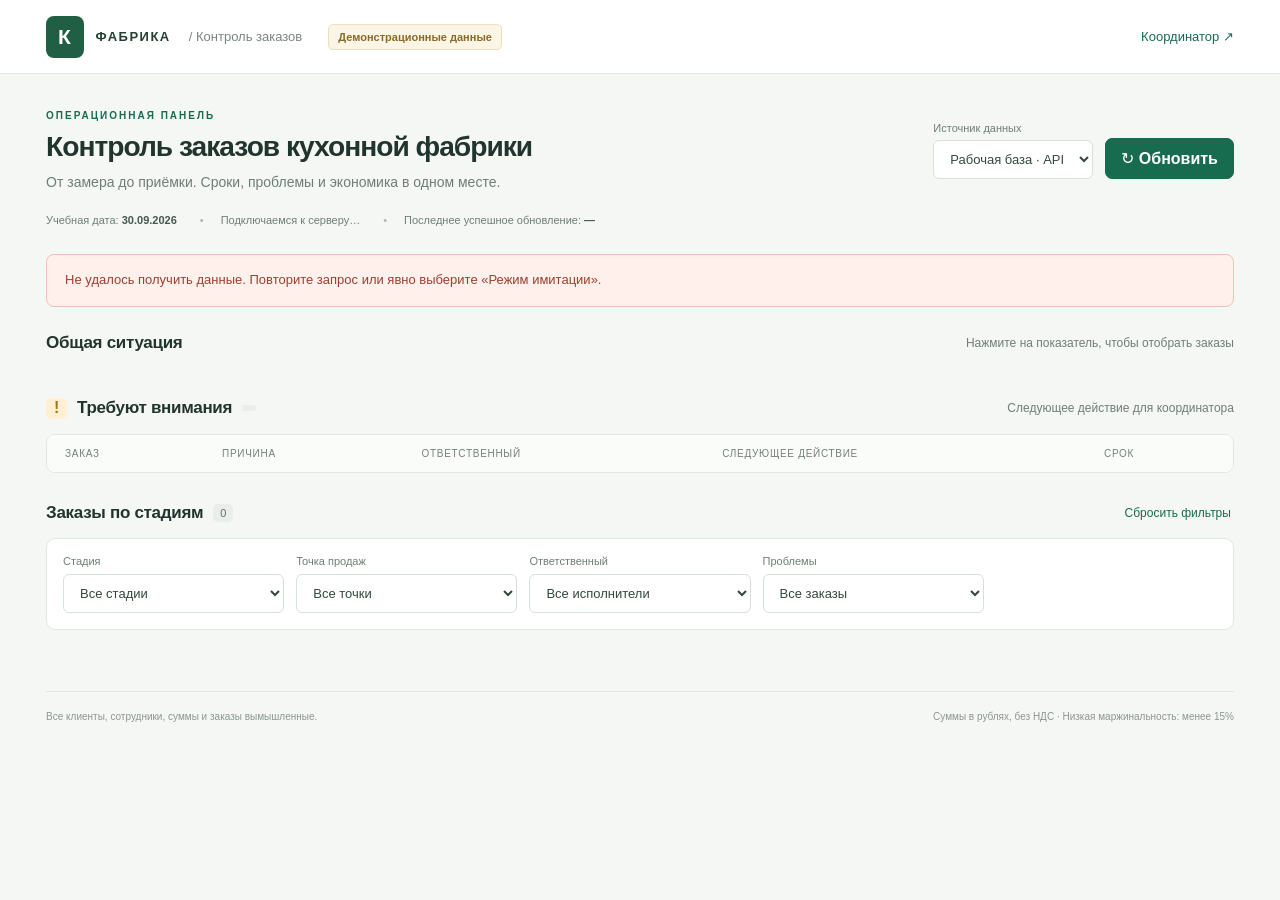
==== static/index.html @ db0e7c2e "Build kitchen order control demo with Telegram webhook and verified deployment" ====
<!doctype html>
<html lang="ru"><head><meta charset="utf-8"><meta name="viewport" content="width=device-width,initial-scale=1"><title>Контроль заказов кухонной фабрики</title><link rel="stylesheet" href="/static/styles.css"><script src="/static/app.js" defer></script></head>
<body>
<header class="topbar"><a class="brand" href="/" aria-label="Главная"><span class="brand-icon">К</span> ФАБРИКА <span class="brand-sub">/ Контроль заказов</span></a><span class="demo-tag">Демонстрационные данные</span><a class="admin-link" href="/admin">Координатор ↗</a></header>
<main>
<section class="page-heading"><div><p class="eyebrow">ОПЕРАЦИОННАЯ ПАНЕЛЬ</p><h1>Контроль заказов<br class="mobile-break"> кухонной фабрики</h1><p class="subtitle">От замера до приёмки. Сроки, проблемы и экономика в одном месте.</p></div><div class="heading-actions"><label class="mode-label">Источник данных<select id="mode"><option value="backend">Рабочая база · API</option><option value="simulation">Режим имитации</option></select></label><button id="refresh" class="primary">↻ Обновить</button></div></section>
<div class="meta-line"><span>Учебная дата: <strong id="demo-date">30.09.2026</strong></span><span id="data-source">Подключаемся к серверу…</span><span>Последнее успешное обновление: <strong id="last-updated">—</strong></span></div>
<div id="error" class="notice danger" role="alert" hidden></div>
<div id="simulation-notice" class="notice warning" hidden><div><strong>Режим имитации</strong><p>Локальные учебные изменения. Они не отправляются в Telegram и не сохраняются в рабочую базу.</p></div><button id="simulate">Смоделировать сообщение монтажника</button></div>
<section aria-labelledby="overview-title"><div class="section-title"><h2 id="overview-title">Общая ситуация</h2><span class="muted">Нажмите на показатель, чтобы отобрать заказы</span></div><div id="kpis" class="kpis"></div></section>
<section class="attention-section" aria-labelledby="attention-title"><div class="section-title"><div class="title-with-count"><span class="attention-mark">!</span><h2 id="attention-title">Требуют внимания</h2><span id="attention-count" class="count"></span></div><span class="muted">Следующее действие для координатора</span></div><div class="table-wrap"><table><thead><tr><th>Заказ</th><th>Причина</th><th>Ответственный</th><th>Следующее действие</th><th>Срок</th></tr></thead><tbody id="attention"></tbody></table></div></section>
<section aria-labelledby="board-title"><div class="section-title"><div class="title-with-count"><h2 id="board-title">Заказы по стадиям</h2><span id="order-count" class="count">0</span></div><button id="reset" class="text-button">Сбросить фильтры</button></div>
<div class="filters"><label>Стадия<select id="stage"><option value="">Все стадии</option></select></label><label>Точка продаж<select id="sales_point"><option value="">Все точки</option></select></label><label>Ответственный<select id="stage_executor"><option value="">Все исполнители</option></select></label><label>Проблемы<select id="problem"><option value="">Все заказы</option><option value="yes">С открытой проблемой</option><option value="no">Без открытых проблем</option></select></label><span id="active-filter" class="muted"></span></div>
<div id="board" class="board" aria-live="polite"></div><p id="empty" class="empty" hidden>Заказов по выбранным фильтрам нет.</p></section>
<footer><span>Все клиенты, сотрудники, суммы и заказы вымышленные.</span><span>Суммы в рублях, без НДС · Низкая маржинальность: менее <span id="threshold">15</span>%</span></footer>
</main>
<dialog id="details" aria-labelledby="detail-title"><div class="dialog-top"><span class="eyebrow">КАРТОЧКА ЗАКАЗА</span><button id="close-details" class="icon-button" aria-label="Закрыть карточку">×</button></div><div id="detail-content"></div></dialog>
</body></html>
---- static/styles.css ----
:root{font-family:Inter,"Segoe UI",Arial,sans-serif;color:#22342e;background:#f5f7f5;font-synthesis:none;--green:#176c50;--line:#dfe7e1;--muted:#6f7e76;--red:#b44537;--orange:#9b6b16}*{box-sizing:border-box}body{margin:0}button,input,select{font:inherit}button,a,select{touch-action:manipulation}button{cursor:pointer;background:white;border:1px solid #d6dfd8;border-radius:7px;padding:10px 15px;color:#31473c;font-weight:600}button:hover{background:#edf3ee}button:disabled{opacity:.5;cursor:wait}button:focus-visible,a:focus-visible,select:focus-visible,input:focus-visible{outline:3px solid #79b9a4;outline-offset:3px}a{color:var(--green)}.topbar{height:74px;border-bottom:1px solid var(--line);background:#fff;display:flex;align-items:center;padding:0 3.6%;gap:26px}.brand{display:flex;align-items:center;gap:11px;text-decoration:none;font-size:13px;letter-spacing:1.5px;font-weight:750;color:#233f30}.brand-icon{background:#215f45;color:white;border-radius:8px;padding:9px 12px;font-size:21px}.brand-sub{font-weight:450;letter-spacing:0;color:#79867e;margin-left:7px}.demo-tag{color:#8a6929;background:#fbf5e6;border:1px solid #eadfbe;border-radius:5px;padding:6px 9px;font-size:11px;font-weight:600}.admin-link{margin-left:auto;font-size:13px;text-decoration:none}main{max-width:1720px;padding:36px 3.6% 20px;margin:auto}.page-heading{display:flex;justify-content:space-between;align-items:center;gap:24px}.eyebrow{font-size:10px;letter-spacing:2px;font-weight:700;color:var(--green);margin:0 0 10px}h1{font-size:clamp(25px,2.2vw,35px);font-weight:650;letter-spacing:-1px;margin:0 0 11px}h2{font-size:17px;letter-spacing:-.3px;margin:0;font-weight:650}.subtitle{font-size:14px;color:var(--muted);margin:0}.heading-actions{display:flex;gap:12px;align-items:end}.primary{background:var(--green);border-color:var(--green);color:white;white-space:nowrap}.primary:hover{background:#11573f}.mode-label{font-size:11px;color:var(--muted);display:grid;gap:6px}select,input{background:#fff;border:1px solid #d7e0d9;border-radius:6px;padding:10px 12px;color:#34493c;font-size:13px;min-width:0}.meta-line{display:flex;gap:23px;font-size:11px;color:var(--muted);margin:24px 0 28px;flex-wrap:wrap}.meta-line span+span:before{content:'•';margin-right:17px;color:#aeb9b2}.meta-line strong{color:#45594c;font-weight:550}.section-title{display:flex;align-items:center;justify-content:space-between;gap:12px;margin:26px 0 15px}.muted{color:var(--muted);font-size:12px}.kpis{display:grid;grid-template-columns:repeat(5,1fr);gap:14px}.kpi{display:flex;flex-direction:column;align-items:start;text-align:left;border:1px solid var(--line);padding:20px;border-radius:9px;box-shadow:0 2px 3px #23352b03;min-height:137px}.kpi.active{outline:2px solid var(--green);background:#f0f7f2}.kpi-label{font-size:12px;font-weight:500;color:#687a6d;line-height:1.5;min-height:35px}.kpi-value{font-size:32px;font-weight:650;line-height:1.3;letter-spacing:-1px;margin-top:8px}.kpi-foot{font-size:10px;color:var(--muted);font-weight:400;margin-top:4px}.kpi[data-filter="overdue"] .kpi-value,.kpi[data-filter="open_problem"] .kpi-value{color:var(--red)}.kpi[data-filter="low_margin"] .kpi-value{color:var(--orange)}.attention-section{margin:30px 0}.title-with-count{display:flex;align-items:center;gap:10px}.count{font-size:11px;background:#e9eeea;padding:3px 7px;border-radius:5px;color:#63756a}.attention-mark{display:grid;place-items:center;width:21px;height:21px;background:#fff0d3;color:#a67722;font-weight:700;border-radius:5px}.table-wrap{overflow:auto;border:1px solid var(--line);border-radius:9px;background:white}table{border-collapse:collapse;width:100%;text-align:left;font-size:12px}th{font-weight:500;color:#748176;background:#fafcfa;font-size:10px;text-transform:uppercase;letter-spacing:.7px;padding:13px 18px;white-space:nowrap}td{padding:13px 18px;border-top:1px solid #edf0ed;line-height:1.6}tbody tr:hover{background:#fcfdfb}.order-link{border:0;background:transparent;color:var(--green);padding:0;font-size:12px;font-weight:650;white-space:nowrap}.badge{display:inline-block;border-radius:4px;padding:3px 6px;font-size:10px;line-height:1.3;margin:2px 4px 2px 0;font-weight:500}.badge.red{color:#a44236;background:#fbece8}.badge.orange{color:#936718;background:#fcf2df}.badge.green{color:#3d7859;background:#eaf5ed}.badge.gray{color:#6e7972;background:#eef1ef}.filters{display:flex;align-items:end;gap:12px;flex-wrap:wrap;padding:16px;border:1px solid var(--line);background:#fff;border-radius:9px;margin-bottom:18px}.filters label{display:grid;gap:7px;min-width:165px;flex:1;font-size:11px;color:#6f7e73}.filters select{width:100%}.filters>span{flex:1;min-width:100px;font-size:11px;padding-bottom:10px}.text-button{border:0;background:transparent;font-size:12px;font-weight:500;padding:3px;color:var(--green)}.board{display:grid;grid-template-columns:repeat(10,265px);gap:12px;overflow-x:auto;padding-bottom:15px;align-items:start;scrollbar-color:#b3c7b9 #edf1ed;scrollbar-width:thin}.column{background:#edf1ed;border:1px solid #e6ebe6;border-radius:8px;padding:10px;min-height:190px}.column-header{display:flex;justify-content:space-between;align-items:center;font-size:12px;font-weight:600;margin:3px 2px 15px}.column-header:before{content:'';width:7px;height:7px;background:#75988b;border-radius:50%;margin-right:7px}.column-header span{margin-left:auto;font-size:10px;color:#7e8e82}.order-card{display:block;text-align:left;width:100%;background:#fff;border:1px solid #dde5de;border-radius:7px;margin-bottom:10px;padding:14px;box-shadow:0 2px 2px #263d2b03;font-weight:400}.order-card:hover{border-color:#96b7a6;background:#fff}.card-top{display:flex;justify-content:space-between;align-items:center;margin-bottom:7px}.card-number{font-size:13px;font-weight:650}.card-client{font-size:10px;color:#8b998e}.card-point{font-size:11px;color:#6f7f74;margin-bottom:12px}.card-dates{display:grid;grid-template-columns:1fr auto;gap:6px;font-size:10px;margin:12px 0;color:#8a978e}.card-dates strong{font-weight:500;color:#536658}.card-dates .late{color:var(--red)}.card-action{border-top:1px solid #edf0eb;padding-top:11px;font-size:11px;color:#4d6354;line-height:1.6}.card-executor{font-size:10px;color:#839086;margin-top:8px}.card-badges{margin-top:9px}.column-empty{font-size:11px;color:#94a096;text-align:center;margin:40px 0}.empty{text-align:center;padding:35px;color:var(--muted)}footer{font-size:10px;display:flex;justify-content:space-between;gap:16px;line-height:1.8;color:#8a978e;border-top:1px solid var(--line);margin-top:28px;padding-top:16px}.notice{border-radius:8px;padding:15px 18px;margin:18px 0;font-size:13px;line-height:1.6}.notice.danger{background:#fff0eb;border:1px solid #edc2b5;color:#9d3f31}.notice.warning{background:#fff7e5;border:1px solid #e6d7b4;color:#876020;display:flex;align-items:center;justify-content:space-between;gap:15px}.notice p{margin:4px 0 0}.notice[hidden],[hidden]{display:none!important}dialog{width:min(880px,95vw);max-height:92vh;border:1px solid var(--line);border-radius:14px;padding:26px 32px;box-shadow:0 20px 100px #0c2e3330;color:#233d2e}dialog::backdrop{background:#18342970;backdrop-filter:blur(2px)}.dialog-top{display:flex;justify-content:space-between;align-items:center}.icon-button{font-size:25px;border:0;padding:0 7px;background:transparent}.detail-heading{font-size:29px;margin:10px 0}.detail-grid{display:grid;grid-template-columns:repeat(3,1fr);gap:18px;margin:25px 0}.detail-grid dt{font-size:10px;color:var(--muted);margin-bottom:6px}.detail-grid dd{font-size:12px;line-height:1.5;margin:0}.detail-section{border-top:1px solid var(--line);padding-top:20px;margin-top:22px}.detail-section h3{font-size:15px;margin:0 0 14px}.economy-table td,.economy-table th{padding:8px 11px}.economy-table td:not(:first-child),.economy-table th:not(:first-child){text-align:right}.economy-total{font-weight:650;background:#f0f5f0}.economy-note{font-size:11px;line-height:1.7;color:var(--muted)}.history-event{border-left:2px solid #dbe6de;padding:0 0 18px 16px;margin:0 0 0 5px}.history-event p{font-size:12px;line-height:1.7;margin:7px 0}.history-meta{font-size:10px;color:#809184}.admin-main{max-width:720px;margin:45px auto;padding:25px}.admin-panel{background:#fff;border:1px solid var(--line);border-radius:12px;padding:28px;margin-top:26px}.admin-panel label{display:grid;gap:8px;font-size:12px;margin-bottom:20px}.admin-summary{font-size:13px;line-height:1.8;padding:14px;background:#f1f6f1;border-radius:7px;margin:20px 0}.mobile-break{display:none}@media(min-width:1600px){.board{grid-template-columns:repeat(10,275px)}}@media(max-width:1000px){.page-heading{align-items:start;flex-direction:column}.kpis{gap:8px}.kpi{padding:15px}.topbar{gap:15px}.brand-sub{display:none}.section-title>.muted{display:none}}@media(max-width:650px){.topbar{height:auto;min-height:65px;padding:12px 5%;gap:10px;flex-wrap:wrap}.brand{font-size:11px}.brand-icon{font-size:17px;padding:6px 10px}.demo-tag{font-size:9px}.admin-link{font-size:11px}main{padding:25px 5%}.page-heading{gap:18px}h1{font-size:27px;line-height:1.25}.mobile-break{display:block}.subtitle{font-size:12px;line-height:1.6}.heading-actions{width:100%;justify-content:space-between}.mode-label{flex:1}.meta-line{gap:9px;font-size:10px;flex-direction:column}.meta-line span+span:before{display:none}.kpis{grid-template-columns:repeat(2,1fr)}.kpi:last-child{grid-column:span 2;min-height:105px}.kpi{min-height:127px}.kpi-value{font-size:29px}.kpi-label{min-height:30px}.kpi:last-child .kpi-label{min-height:0}.filters{padding:12px;gap:12px}.filters label{min-width:120px}.filters>span{flex-basis:100%;padding:0}.board{grid-template-columns:repeat(10,255px)}th,td{padding:11px;min-width:110px}.notice.warning{align-items:start;flex-direction:column}footer{flex-direction:column;gap:6px}dialog{padding:18px}.detail-grid{grid-template-columns:repeat(2,1fr);gap:15px}.economy-table{font-size:11px}.economy-table td,.economy-table th{padding:8px 5px;min-width:0}.admin-main{margin:15px auto}.admin-panel{padding:20px}}
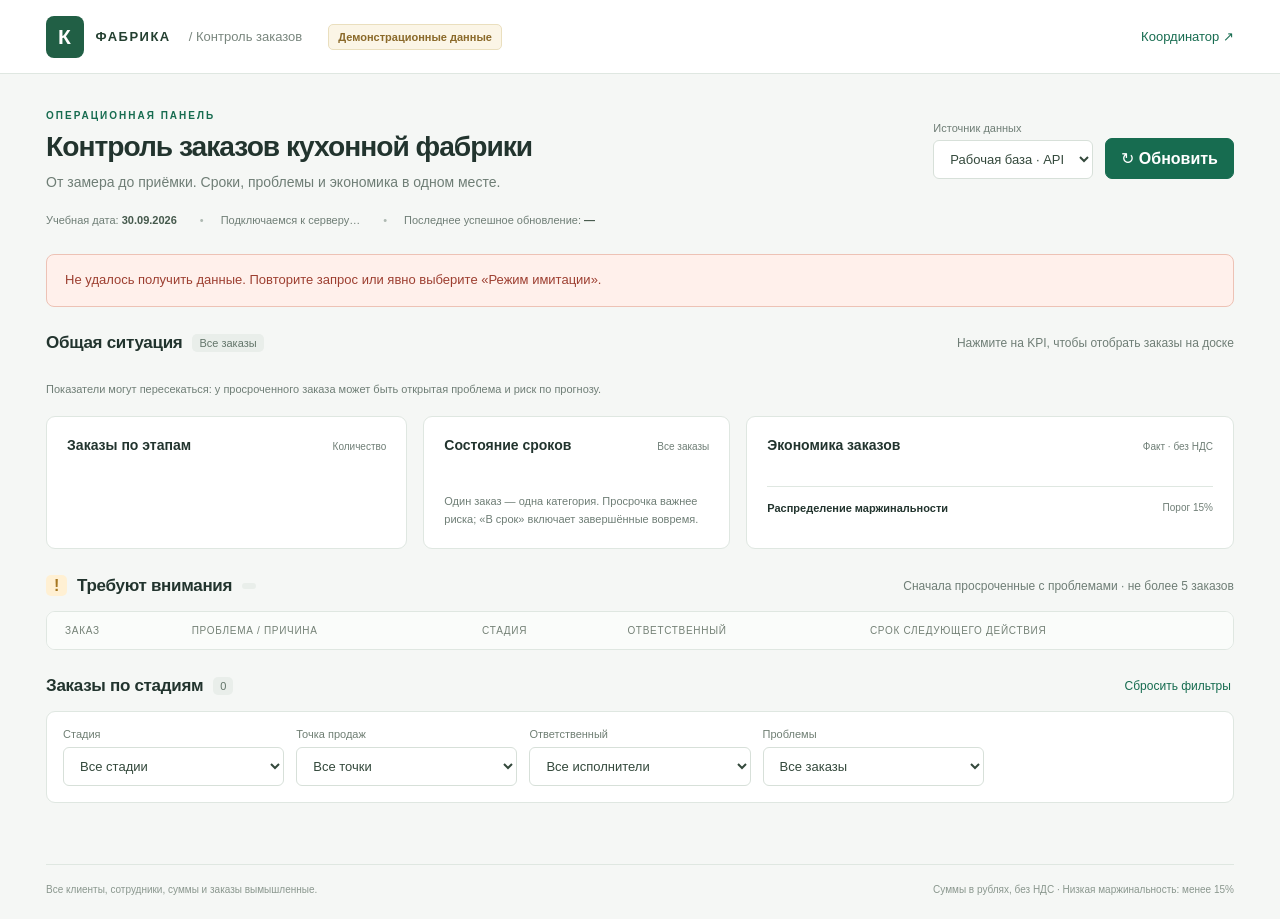
==== commit 24f3e153: "Add executive dashboard using shared order calculations and compact charts" ====
--- a/static/index.html
+++ b/static/index.html
@@ -7,8 +7,18 @@
 <div class="meta-line"><span>Учебная дата: <strong id="demo-date">30.09.2026</strong></span><span id="data-source">Подключаемся к серверу…</span><span>Последнее успешное обновление: <strong id="last-updated">—</strong></span></div>
 <div id="error" class="notice danger" role="alert" hidden></div>
 <div id="simulation-notice" class="notice warning" hidden><div><strong>Режим имитации</strong><p>Локальные учебные изменения. Они не отправляются в Telegram и не сохраняются в рабочую базу.</p></div><button id="simulate">Смоделировать сообщение монтажника</button></div>
-<section aria-labelledby="overview-title"><div class="section-title"><h2 id="overview-title">Общая ситуация</h2><span class="muted">Нажмите на показатель, чтобы отобрать заказы</span></div><div id="kpis" class="kpis"></div></section>
-<section class="attention-section" aria-labelledby="attention-title"><div class="section-title"><div class="title-with-count"><span class="attention-mark">!</span><h2 id="attention-title">Требуют внимания</h2><span id="attention-count" class="count"></span></div><span class="muted">Следующее действие для координатора</span></div><div class="table-wrap"><table><thead><tr><th>Заказ</th><th>Причина</th><th>Ответственный</th><th>Следующее действие</th><th>Срок</th></tr></thead><tbody id="attention"></tbody></table></div></section>
+<section id="executive-dashboard" aria-labelledby="overview-title">
+  <div class="section-title"><div class="title-with-count"><h2 id="overview-title">Общая ситуация</h2><span id="overview-count" class="count">Все заказы</span></div><span class="muted">Нажмите на KPI, чтобы отобрать заказы на доске</span></div>
+  <div id="kpis" class="kpis"></div>
+  <p class="dashboard-note">Показатели могут пересекаться: у просроченного заказа может быть открытая проблема и риск по прогнозу.</p>
+  <div id="summary-error" class="notice warning" role="status" hidden></div>
+  <div class="overview-grid">
+    <section class="overview-panel" aria-labelledby="stages-title"><div class="panel-heading"><h3 id="stages-title">Заказы по этапам</h3><span class="muted">Количество</span></div><div id="stage-chart" class="stage-chart"></div></section>
+    <section class="overview-panel" aria-labelledby="deadlines-title"><div class="panel-heading"><h3 id="deadlines-title">Состояние сроков</h3><span class="muted">Все заказы</span></div><div id="deadline-chart" class="status-chart"></div><p class="dashboard-note">Один заказ — одна категория. Просрочка важнее риска; «В срок» включает завершённые вовремя.</p></section>
+    <section class="overview-panel finance-panel" aria-labelledby="finance-title"><div class="panel-heading"><h3 id="finance-title">Экономика заказов</h3><span class="muted">Факт · без НДС</span></div><dl id="finance-metrics" class="finance-metrics"></dl><p id="finance-note" class="dashboard-note"></p><div class="margin-heading"><h4>Распределение маржинальности</h4><span class="muted">Порог <span id="margin-threshold">15</span>%</span></div><div id="margin-chart" class="margin-chart"></div></section>
+  </div>
+</section>
+<section class="attention-section" aria-labelledby="attention-title"><div class="section-title"><div class="title-with-count"><span class="attention-mark">!</span><h2 id="attention-title">Требуют внимания</h2><span id="attention-count" class="count"></span></div><span class="muted">Сначала просроченные с проблемами · не более 5 заказов</span></div><div class="table-wrap"><table><thead><tr><th>Заказ</th><th>Проблема / причина</th><th>Стадия</th><th>Ответственный</th><th>Срок следующего действия</th></tr></thead><tbody id="attention"></tbody></table></div></section>
 <section aria-labelledby="board-title"><div class="section-title"><div class="title-with-count"><h2 id="board-title">Заказы по стадиям</h2><span id="order-count" class="count">0</span></div><button id="reset" class="text-button">Сбросить фильтры</button></div>
 <div class="filters"><label>Стадия<select id="stage"><option value="">Все стадии</option></select></label><label>Точка продаж<select id="sales_point"><option value="">Все точки</option></select></label><label>Ответственный<select id="stage_executor"><option value="">Все исполнители</option></select></label><label>Проблемы<select id="problem"><option value="">Все заказы</option><option value="yes">С открытой проблемой</option><option value="no">Без открытых проблем</option></select></label><span id="active-filter" class="muted"></span></div>
 <div id="board" class="board" aria-live="polite"></div><p id="empty" class="empty" hidden>Заказов по выбранным фильтрам нет.</p></section>
--- a/static/styles.css
+++ b/static/styles.css
@@ -1 +1,67 @@
 :root{font-family:Inter,"Segoe UI",Arial,sans-serif;color:#22342e;background:#f5f7f5;font-synthesis:none;--green:#176c50;--line:#dfe7e1;--muted:#6f7e76;--red:#b44537;--orange:#9b6b16}*{box-sizing:border-box}body{margin:0}button,input,select{font:inherit}button,a,select{touch-action:manipulation}button{cursor:pointer;background:white;border:1px solid #d6dfd8;border-radius:7px;padding:10px 15px;color:#31473c;font-weight:600}button:hover{background:#edf3ee}button:disabled{opacity:.5;cursor:wait}button:focus-visible,a:focus-visible,select:focus-visible,input:focus-visible{outline:3px solid #79b9a4;outline-offset:3px}a{color:var(--green)}.topbar{height:74px;border-bottom:1px solid var(--line);background:#fff;display:flex;align-items:center;padding:0 3.6%;gap:26px}.brand{display:flex;align-items:center;gap:11px;text-decoration:none;font-size:13px;letter-spacing:1.5px;font-weight:750;color:#233f30}.brand-icon{background:#215f45;color:white;border-radius:8px;padding:9px 12px;font-size:21px}.brand-sub{font-weight:450;letter-spacing:0;color:#79867e;margin-left:7px}.demo-tag{color:#8a6929;background:#fbf5e6;border:1px solid #eadfbe;border-radius:5px;padding:6px 9px;font-size:11px;font-weight:600}.admin-link{margin-left:auto;font-size:13px;text-decoration:none}main{max-width:1720px;padding:36px 3.6% 20px;margin:auto}.page-heading{display:flex;justify-content:space-between;align-items:center;gap:24px}.eyebrow{font-size:10px;letter-spacing:2px;font-weight:700;color:var(--green);margin:0 0 10px}h1{font-size:clamp(25px,2.2vw,35px);font-weight:650;letter-spacing:-1px;margin:0 0 11px}h2{font-size:17px;letter-spacing:-.3px;margin:0;font-weight:650}.subtitle{font-size:14px;color:var(--muted);margin:0}.heading-actions{display:flex;gap:12px;align-items:end}.primary{background:var(--green);border-color:var(--green);color:white;white-space:nowrap}.primary:hover{background:#11573f}.mode-label{font-size:11px;color:var(--muted);display:grid;gap:6px}select,input{background:#fff;border:1px solid #d7e0d9;border-radius:6px;padding:10px 12px;color:#34493c;font-size:13px;min-width:0}.meta-line{display:flex;gap:23px;font-size:11px;color:var(--muted);margin:24px 0 28px;flex-wrap:wrap}.meta-line span+span:before{content:'•';margin-right:17px;color:#aeb9b2}.meta-line strong{color:#45594c;font-weight:550}.section-title{display:flex;align-items:center;justify-content:space-between;gap:12px;margin:26px 0 15px}.muted{color:var(--muted);font-size:12px}.kpis{display:grid;grid-template-columns:repeat(5,1fr);gap:14px}.kpi{display:flex;flex-direction:column;align-items:start;text-align:left;border:1px solid var(--line);padding:20px;border-radius:9px;box-shadow:0 2px 3px #23352b03;min-height:137px}.kpi.active{outline:2px solid var(--green);background:#f0f7f2}.kpi-label{font-size:12px;font-weight:500;color:#687a6d;line-height:1.5;min-height:35px}.kpi-value{font-size:32px;font-weight:650;line-height:1.3;letter-spacing:-1px;margin-top:8px}.kpi-foot{font-size:10px;color:var(--muted);font-weight:400;margin-top:4px}.kpi[data-filter="overdue"] .kpi-value,.kpi[data-filter="open_problem"] .kpi-value{color:var(--red)}.kpi[data-filter="low_margin"] .kpi-value{color:var(--orange)}.attention-section{margin:30px 0}.title-with-count{display:flex;align-items:center;gap:10px}.count{font-size:11px;background:#e9eeea;padding:3px 7px;border-radius:5px;color:#63756a}.attention-mark{display:grid;place-items:center;width:21px;height:21px;background:#fff0d3;color:#a67722;font-weight:700;border-radius:5px}.table-wrap{overflow:auto;border:1px solid var(--line);border-radius:9px;background:white}table{border-collapse:collapse;width:100%;text-align:left;font-size:12px}th{font-weight:500;color:#748176;background:#fafcfa;font-size:10px;text-transform:uppercase;letter-spacing:.7px;padding:13px 18px;white-space:nowrap}td{padding:13px 18px;border-top:1px solid #edf0ed;line-height:1.6}tbody tr:hover{background:#fcfdfb}.order-link{border:0;background:transparent;color:var(--green);padding:0;font-size:12px;font-weight:650;white-space:nowrap}.badge{display:inline-block;border-radius:4px;padding:3px 6px;font-size:10px;line-height:1.3;margin:2px 4px 2px 0;font-weight:500}.badge.red{color:#a44236;background:#fbece8}.badge.orange{color:#936718;background:#fcf2df}.badge.green{color:#3d7859;background:#eaf5ed}.badge.gray{color:#6e7972;background:#eef1ef}.filters{display:flex;align-items:end;gap:12px;flex-wrap:wrap;padding:16px;border:1px solid var(--line);background:#fff;border-radius:9px;margin-bottom:18px}.filters label{display:grid;gap:7px;min-width:165px;flex:1;font-size:11px;color:#6f7e73}.filters select{width:100%}.filters>span{flex:1;min-width:100px;font-size:11px;padding-bottom:10px}.text-button{border:0;background:transparent;font-size:12px;font-weight:500;padding:3px;color:var(--green)}.board{display:grid;grid-template-columns:repeat(10,265px);gap:12px;overflow-x:auto;padding-bottom:15px;align-items:start;scrollbar-color:#b3c7b9 #edf1ed;scrollbar-width:thin}.column{background:#edf1ed;border:1px solid #e6ebe6;border-radius:8px;padding:10px;min-height:190px}.column-header{display:flex;justify-content:space-between;align-items:center;font-size:12px;font-weight:600;margin:3px 2px 15px}.column-header:before{content:'';width:7px;height:7px;background:#75988b;border-radius:50%;margin-right:7px}.column-header span{margin-left:auto;font-size:10px;color:#7e8e82}.order-card{display:block;text-align:left;width:100%;background:#fff;border:1px solid #dde5de;border-radius:7px;margin-bottom:10px;padding:14px;box-shadow:0 2px 2px #263d2b03;font-weight:400}.order-card:hover{border-color:#96b7a6;background:#fff}.card-top{display:flex;justify-content:space-between;align-items:center;margin-bottom:7px}.card-number{font-size:13px;font-weight:650}.card-client{font-size:10px;color:#8b998e}.card-point{font-size:11px;color:#6f7f74;margin-bottom:12px}.card-dates{display:grid;grid-template-columns:1fr auto;gap:6px;font-size:10px;margin:12px 0;color:#8a978e}.card-dates strong{font-weight:500;color:#536658}.card-dates .late{color:var(--red)}.card-action{border-top:1px solid #edf0eb;padding-top:11px;font-size:11px;color:#4d6354;line-height:1.6}.card-executor{font-size:10px;color:#839086;margin-top:8px}.card-badges{margin-top:9px}.column-empty{font-size:11px;color:#94a096;text-align:center;margin:40px 0}.empty{text-align:center;padding:35px;color:var(--muted)}footer{font-size:10px;display:flex;justify-content:space-between;gap:16px;line-height:1.8;color:#8a978e;border-top:1px solid var(--line);margin-top:28px;padding-top:16px}.notice{border-radius:8px;padding:15px 18px;margin:18px 0;font-size:13px;line-height:1.6}.notice.danger{background:#fff0eb;border:1px solid #edc2b5;color:#9d3f31}.notice.warning{background:#fff7e5;border:1px solid #e6d7b4;color:#876020;display:flex;align-items:center;justify-content:space-between;gap:15px}.notice p{margin:4px 0 0}.notice[hidden],[hidden]{display:none!important}dialog{width:min(880px,95vw);max-height:92vh;border:1px solid var(--line);border-radius:14px;padding:26px 32px;box-shadow:0 20px 100px #0c2e3330;color:#233d2e}dialog::backdrop{background:#18342970;backdrop-filter:blur(2px)}.dialog-top{display:flex;justify-content:space-between;align-items:center}.icon-button{font-size:25px;border:0;padding:0 7px;background:transparent}.detail-heading{font-size:29px;margin:10px 0}.detail-grid{display:grid;grid-template-columns:repeat(3,1fr);gap:18px;margin:25px 0}.detail-grid dt{font-size:10px;color:var(--muted);margin-bottom:6px}.detail-grid dd{font-size:12px;line-height:1.5;margin:0}.detail-section{border-top:1px solid var(--line);padding-top:20px;margin-top:22px}.detail-section h3{font-size:15px;margin:0 0 14px}.economy-table td,.economy-table th{padding:8px 11px}.economy-table td:not(:first-child),.economy-table th:not(:first-child){text-align:right}.economy-total{font-weight:650;background:#f0f5f0}.economy-note{font-size:11px;line-height:1.7;color:var(--muted)}.history-event{border-left:2px solid #dbe6de;padding:0 0 18px 16px;margin:0 0 0 5px}.history-event p{font-size:12px;line-height:1.7;margin:7px 0}.history-meta{font-size:10px;color:#809184}.admin-main{max-width:720px;margin:45px auto;padding:25px}.admin-panel{background:#fff;border:1px solid var(--line);border-radius:12px;padding:28px;margin-top:26px}.admin-panel label{display:grid;gap:8px;font-size:12px;margin-bottom:20px}.admin-summary{font-size:13px;line-height:1.8;padding:14px;background:#f1f6f1;border-radius:7px;margin:20px 0}.mobile-break{display:none}@media(min-width:1600px){.board{grid-template-columns:repeat(10,275px)}}@media(max-width:1000px){.page-heading{align-items:start;flex-direction:column}.kpis{gap:8px}.kpi{padding:15px}.topbar{gap:15px}.brand-sub{display:none}.section-title>.muted{display:none}}@media(max-width:650px){.topbar{height:auto;min-height:65px;padding:12px 5%;gap:10px;flex-wrap:wrap}.brand{font-size:11px}.brand-icon{font-size:17px;padding:6px 10px}.demo-tag{font-size:9px}.admin-link{font-size:11px}main{padding:25px 5%}.page-heading{gap:18px}h1{font-size:27px;line-height:1.25}.mobile-break{display:block}.subtitle{font-size:12px;line-height:1.6}.heading-actions{width:100%;justify-content:space-between}.mode-label{flex:1}.meta-line{gap:9px;font-size:10px;flex-direction:column}.meta-line span+span:before{display:none}.kpis{grid-template-columns:repeat(2,1fr)}.kpi:last-child{grid-column:span 2;min-height:105px}.kpi{min-height:127px}.kpi-value{font-size:29px}.kpi-label{min-height:30px}.kpi:last-child .kpi-label{min-height:0}.filters{padding:12px;gap:12px}.filters label{min-width:120px}.filters>span{flex-basis:100%;padding:0}.board{grid-template-columns:repeat(10,255px)}th,td{padding:11px;min-width:110px}.notice.warning{align-items:start;flex-direction:column}footer{flex-direction:column;gap:6px}dialog{padding:18px}.detail-grid{grid-template-columns:repeat(2,1fr);gap:15px}.economy-table{font-size:11px}.economy-table td,.economy-table th{padding:8px 5px;min-width:0}.admin-main{margin:15px auto}.admin-panel{padding:20px}}
+
+
+/* Coordinator overview: native HTML progress bars, no chart dependencies. */
+#executive-dashboard .kpis { grid-template-columns: repeat(6, minmax(0, 1fr)); gap: 12px; }
+#executive-dashboard .kpi { min-height: 126px; padding: 16px; }
+#executive-dashboard .kpi-label { min-height: 36px; }
+#executive-dashboard .kpi-value { font-size: 30px; margin-top: 5px; }
+.kpi[data-filter="delay_risk"] .kpi-value { color: var(--orange); }
+.kpi[data-filter="incomplete"] .kpi-value { color: var(--muted); }
+.dashboard-note { font-size: 11px; color: var(--muted); line-height: 1.65; margin: 12px 0 0; }
+.overview-grid { display: grid; grid-template-columns: 1fr .85fr 1.35fr; gap: 16px; margin-top: 18px; }
+.overview-panel { background: #fff; border: 1px solid var(--line); border-radius: 9px; padding: 20px; min-width: 0; }
+.panel-heading { display: flex; align-items: baseline; justify-content: space-between; gap: 10px; margin-bottom: 19px; }
+.panel-heading h3 { font-size: 14px; margin: 0; font-weight: 650; }
+.panel-heading .muted { font-size: 10px; white-space: nowrap; }
+.stage-chart { display: grid; gap: 11px; }
+.stage-row { display: grid; grid-template-columns: 135px minmax(30px, 1fr) 18px; gap: 10px; align-items: center; font-size: 11px; }
+.stage-row strong, .chart-count { font-size: 12px; font-weight: 650; text-align: right; font-variant-numeric: tabular-nums; }
+progress { display: block; width: 100%; min-width: 0; height: 7px; border: 0; border-radius: 4px; background: #edf1ee; overflow: hidden; appearance: none; accent-color: var(--chart-color, #548f72); }
+progress::-webkit-progress-bar { background: #edf1ee; border-radius: 4px; }
+progress::-webkit-progress-value { background: var(--chart-color, #548f72); border-radius: 4px; }
+progress::-moz-progress-bar { background: var(--chart-color, #548f72); border-radius: 4px; }
+.tone-green { --chart-color: #548f72; }
+.tone-orange { --chart-color: #d3a14a; }
+.tone-red { --chart-color: #cb7063; }
+.tone-gray { --chart-color: #a1ada4; }
+.status-chart { display: grid; gap: 20px; }
+.chart-row { display: grid; grid-template-columns: minmax(0, 1fr) 24px; gap: 7px 12px; align-items: center; font-size: 11px; }
+.chart-row progress { grid-row: 2; grid-column: 1 / -1; }
+.chart-label { display: flex; align-items: center; gap: 7px; }
+.chart-label::before { content: ''; flex: 0 0 6px; width: 6px; height: 6px; border-radius: 2px; background: var(--chart-color); }
+.status-chart + .dashboard-note { margin-top: 20px; }
+.finance-metrics { display: grid; grid-template-columns: 1fr 1fr; gap: 16px 20px; margin: 0; }
+.finance-metrics dt { font-size: 10px; color: var(--muted); margin-bottom: 6px; }
+.finance-metrics dd { font-size: clamp(18px, 1.5vw, 24px); letter-spacing: -.5px; margin: 0; font-weight: 650; font-variant-numeric: tabular-nums; }
+.finance-metrics .negative { color: var(--red); }
+.margin-heading { display: flex; justify-content: space-between; gap: 10px; padding-top: 15px; margin: 14px 0 11px; border-top: 1px solid var(--line); }
+.margin-heading h4 { font-size: 11px; margin: 0; font-weight: 600; }
+.margin-heading .muted { font-size: 10px; }
+.margin-chart { display: grid; gap: 8px; }
+.margin-chart .chart-row { grid-template-columns: minmax(135px, 1fr) minmax(40px, .8fr) 20px; gap: 8px; font-size: 10px; }
+.margin-chart progress { grid-column: 2; grid-row: 1; }
+.margin-chart .chart-count { font-size: 11px; }
+.attention-section { margin: 24px 0; }
+.attention-comment { display: block; max-width: 320px; overflow: hidden; text-overflow: ellipsis; white-space: nowrap; font-size: 11px; color: var(--muted); }
+@media (max-width: 1200px) {
+  #executive-dashboard .kpis { grid-template-columns: repeat(3, minmax(0, 1fr)); }
+  .overview-grid { grid-template-columns: 1fr 1fr; }
+  .finance-panel { grid-column: 1 / -1; }
+  .finance-metrics { grid-template-columns: repeat(4, minmax(0, 1fr)); }
+  .margin-chart { grid-template-columns: 1fr 1fr; column-gap: 24px; }
+}
+@media (max-width: 650px) {
+  #executive-dashboard .kpis { grid-template-columns: repeat(2, minmax(0, 1fr)); gap: 9px; }
+  #executive-dashboard .kpi { grid-column: auto; min-height: 126px; padding: 13px; }
+  #executive-dashboard .kpi-label { min-height: 37px; }
+  .overview-grid { grid-template-columns: minmax(0, 1fr); gap: 12px; }
+  .overview-panel { padding: 17px; }
+  .finance-panel { grid-column: auto; }
+  .finance-metrics { grid-template-columns: 1fr 1fr; }
+  .finance-metrics dd { font-size: 21px; }
+  .stage-row { grid-template-columns: 137px minmax(30px, 1fr) 18px; }
+  .margin-chart { grid-template-columns: 1fr; }
+  .attention-section td:nth-child(2) { min-width: 165px; }
+  .attention-comment { max-width: 165px; }
+}
